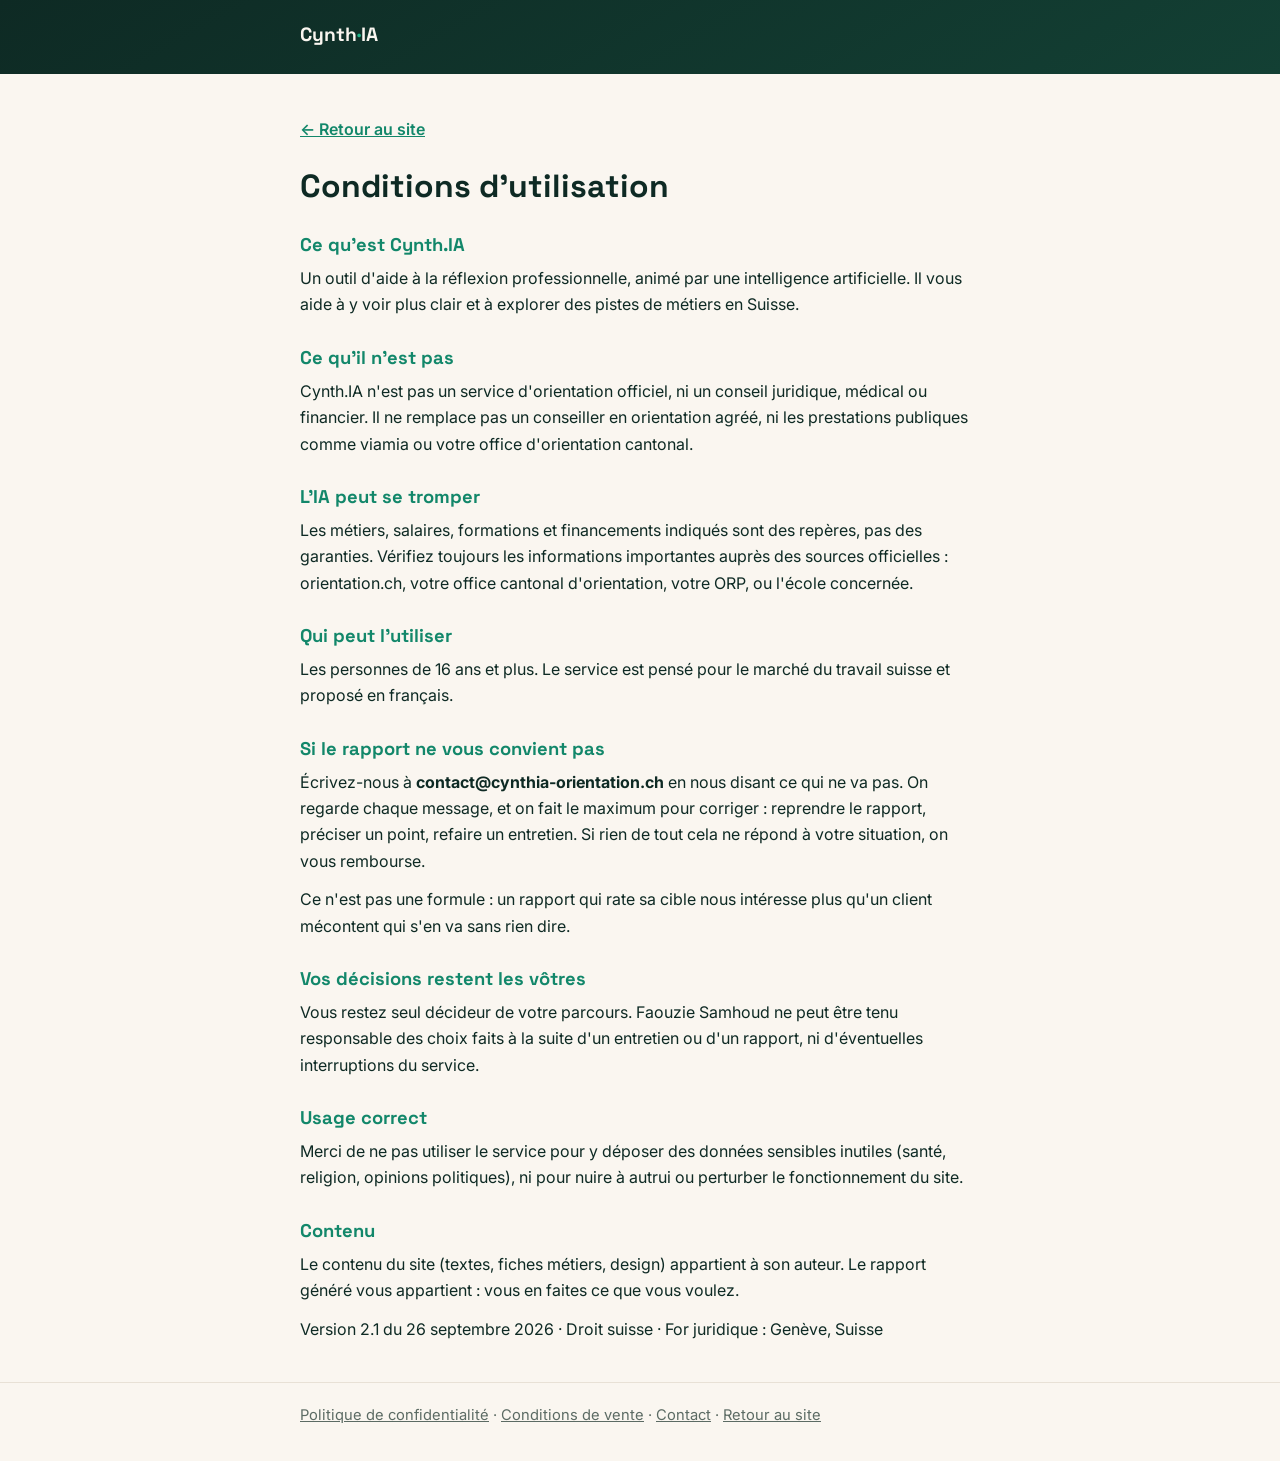
==== cgu.html @ b4f57077 "maj: site Cynth.IA" ====
<!DOCTYPE html>
<html lang="fr">
<head>
<meta charset="utf-8">
<meta name="viewport" content="width=device-width,initial-scale=1">
<title>Conditions d'utilisation · Cynth.IA</title>
<meta name="description" content="Les conditions d'utilisation de Cynth.IA, l'entretien d'orientation professionnelle avec une intelligence artificielle, pour la Suisse romande.">
<link rel="canonical" href="https://cynthia-orientation.ch/cgu.html">
<meta property="og:title" content="Conditions d'utilisation · Cynth.IA">
<meta property="og:description" content="Les conditions d'utilisation de Cynth.IA, l'entretien d'orientation professionnelle avec une intelligence artificielle, pour la Suisse romande.">
<meta property="og:type" content="website">
<meta property="og:url" content="https://cynthia-orientation.ch/cgu.html">
<meta property="og:image" content="https://cynthia-orientation.ch/og.png">
<meta property="og:image:width" content="1200">
<meta property="og:image:height" content="630">
<meta property="og:locale" content="fr_CH">
<meta name="twitter:card" content="summary_large_image">
<meta name="twitter:image" content="https://cynthia-orientation.ch/og.png">
<link rel="preconnect" href="https://fonts.googleapis.com">
<link rel="preconnect" href="https://fonts.gstatic.com" crossorigin>
<link href="https://fonts.googleapis.com/css2?family=Space+Grotesk:wght@600;700&family=Inter:wght@400;500;600&display=swap" rel="stylesheet">
<style>
:root{--cream:#FAF6F0;--ink:#0E2A24;--muted:#5C6B64;--emerald:#1FB488;--emerald-d:#12876A;--emerald-soft:#E7F4EE;--line:#E8E1D6}
*{margin:0;padding:0;box-sizing:border-box}
html{-webkit-text-size-adjust:100%}
body{background:var(--cream);color:var(--ink);font-family:'Inter',-apple-system,BlinkMacSystemFont,sans-serif;line-height:1.65;-webkit-font-smoothing:antialiased}
.wrap{max-width:720px;margin:0 auto;padding:0 20px}
header{background:linear-gradient(150deg,#0E2A24,#134034);color:var(--cream);padding:22px 0 26px}
header a.logo{color:var(--cream);text-decoration:none;font:700 1.2rem 'Space Grotesk',sans-serif}
header a.logo span{color:var(--emerald)}
main{padding:34px 0 40px}
h1{font:700 2rem/1.2 'Space Grotesk',sans-serif;margin:0 0 20px}
h2{font:700 1.15rem/1.3 'Space Grotesk',sans-serif;margin:28px 0 8px;color:var(--emerald-d)}
p{margin:0 0 12px}
main a{color:var(--emerald-d);font-weight:600}
.ecrire a{display:inline-block;margin-top:6px;padding:12px 20px;border-radius:999px;background:var(--emerald-d);color:#fff;text-decoration:none}
.retour{display:inline-block;margin:8px 0 24px;font-weight:600;color:var(--emerald-d)}
footer{border-top:1px solid var(--line);padding:20px 0 34px;font-size:.92rem;color:var(--muted)}
footer a{color:var(--muted)}
@media(max-width:600px){h1{font-size:1.6rem}}
</style>
</head>
<body>
<header><div class="wrap"><a class="logo" href="./">Cynth<span>·</span>IA</a></div></header>
<main><div class="wrap">
  <a class="retour" href="./">← Retour au site</a>
  <h1>Conditions d'utilisation</h1>
  <h2>Ce qu'est Cynth.IA</h2>
      <p>Un outil d'aide à la réflexion professionnelle, animé par une intelligence artificielle. Il vous aide à y voir plus clair et à explorer des pistes de métiers en Suisse.</p>

      <h2>Ce qu'il n'est pas</h2>
      <p>Cynth.IA n'est pas un service d'orientation officiel, ni un conseil juridique, médical ou financier. Il ne remplace pas un conseiller en orientation agréé, ni les prestations publiques comme viamia ou votre office d'orientation cantonal.</p>

      <h2>L'IA peut se tromper</h2>
      <p>Les métiers, salaires, formations et financements indiqués sont des repères, pas des garanties. Vérifiez toujours les informations importantes auprès des sources officielles : orientation.ch, votre office cantonal d'orientation, votre ORP, ou l'école concernée.</p>

      <h2>Qui peut l'utiliser</h2>
      <p>Les personnes de 16 ans et plus. Le service est pensé pour le marché du travail suisse et proposé en français.</p>

      <h2>Si le rapport ne vous convient pas</h2>
      <p>Écrivez-nous à <strong>contact@cynthia-orientation.ch</strong> en nous disant ce qui ne va pas. On regarde chaque message, et on fait le maximum pour corriger : reprendre le rapport, préciser un point, refaire un entretien. Si rien de tout cela ne répond à votre situation, on vous rembourse.</p>
      <p>Ce n'est pas une formule : un rapport qui rate sa cible nous intéresse plus qu'un client mécontent qui s'en va sans rien dire.</p>

      <h2>Vos décisions restent les vôtres</h2>
      <p>Vous restez seul décideur de votre parcours. Faouzie Samhoud ne peut être tenu responsable des choix faits à la suite d'un entretien ou d'un rapport, ni d'éventuelles interruptions du service.</p>

      <h2>Usage correct</h2>
      <p>Merci de ne pas utiliser le service pour y déposer des données sensibles inutiles (santé, religion, opinions politiques), ni pour nuire à autrui ou perturber le fonctionnement du site.</p>

      <h2>Contenu</h2>
      <p>Le contenu du site (textes, fiches métiers, design) appartient à son auteur. Le rapport généré vous appartient : vous en faites ce que vous voulez.</p>

      <div class="legal-date">Version 2.1 du 26 septembre 2026 · Droit suisse · For juridique : Genève, Suisse</div>
</div></main>
<footer><div class="wrap"><a href="confidentialite.html">Politique de confidentialité</a> · <a href="cgv.html">Conditions de vente</a> · <a href="contact.html">Contact</a> · <a href="./">Retour au site</a></div></footer>
</body>
</html>
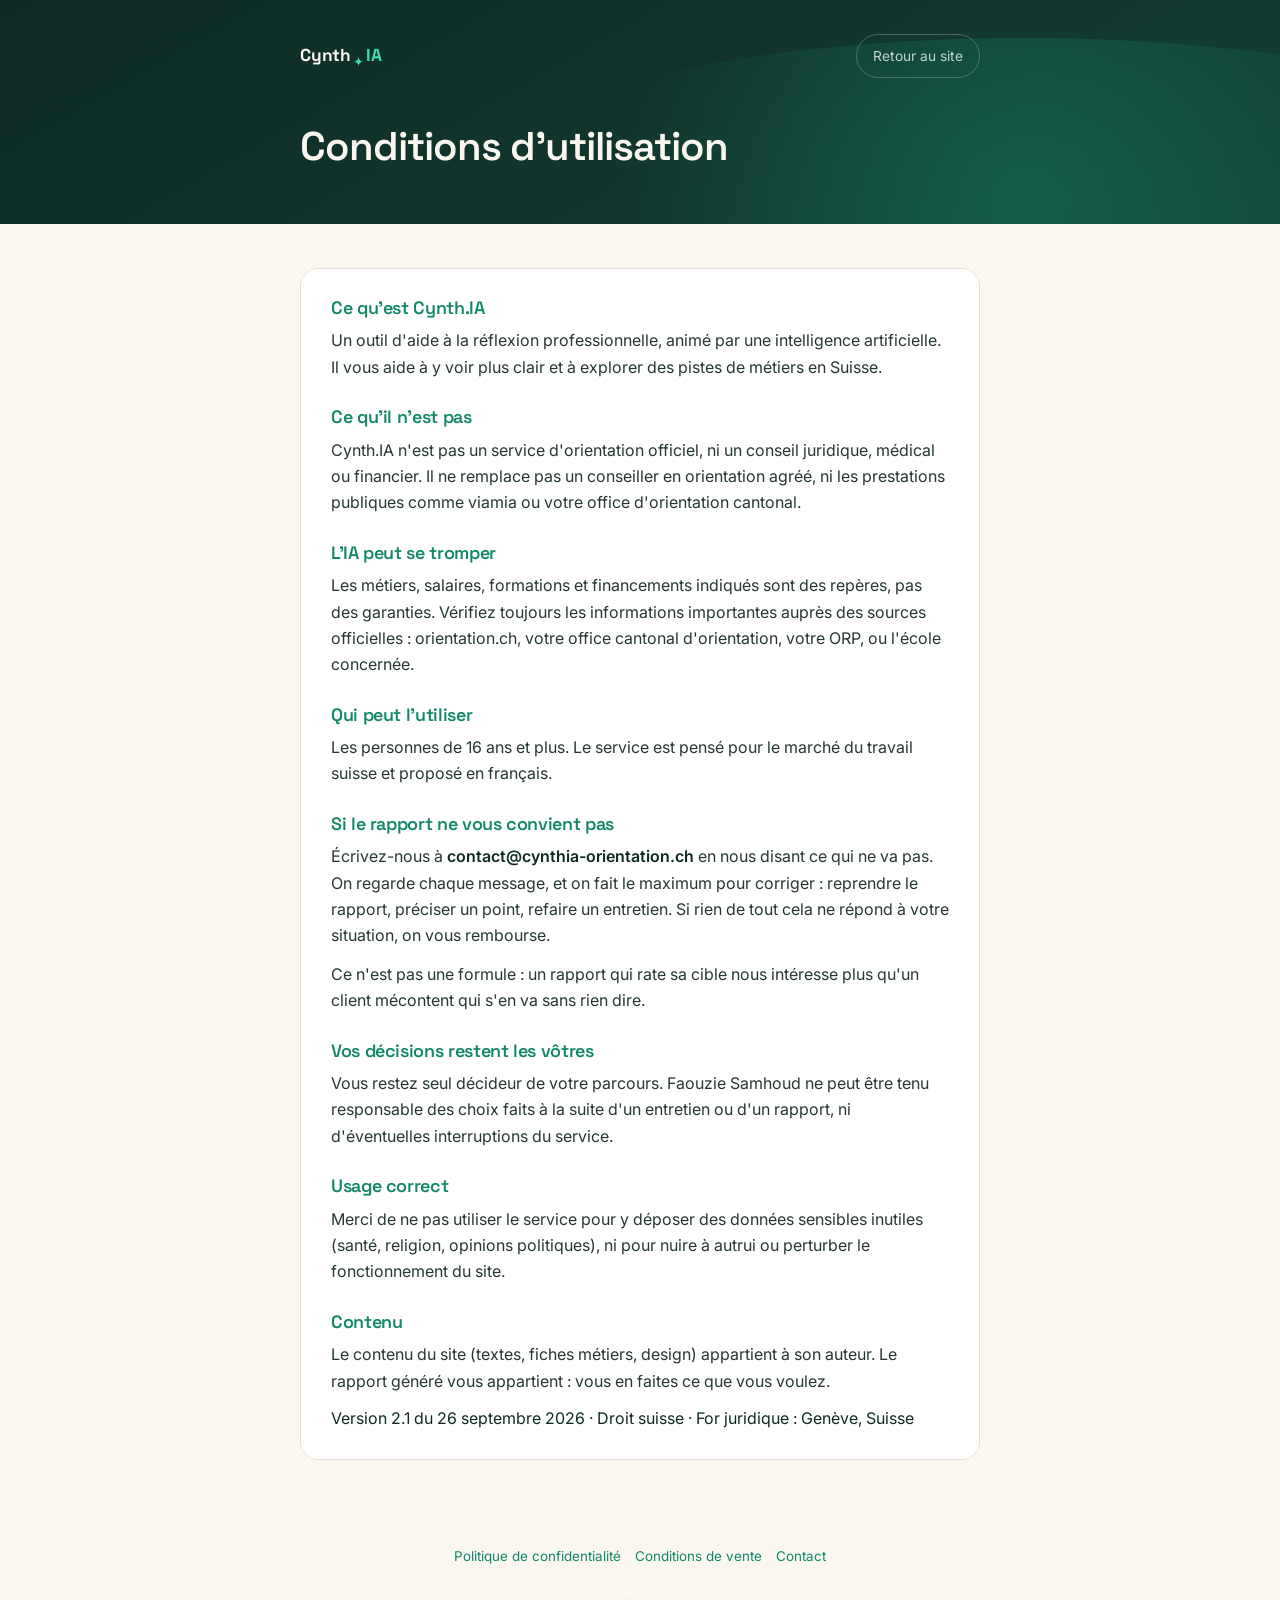
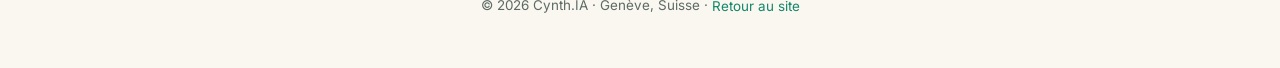
==== commit a98eaa95: "maj: site Cynth.IA" ====
--- a/cgu.html
+++ b/cgu.html
@@ -16,35 +16,26 @@
 <meta property="og:locale" content="fr_CH">
 <meta name="twitter:card" content="summary_large_image">
 <meta name="twitter:image" content="https://cynthia-orientation.ch/og.png">
+<link rel="icon" href="data:image/svg+xml,%3Csvg xmlns='http://www.w3.org/2000/svg' viewBox='0 0 64 64'%3E%3Ccircle cx='32' cy='32' r='32' fill='%230E2A24'/%3E%3Cpath d='M32 10 Q33.8 30 54 32 Q33.8 34 32 54 Q30.2 34 10 32 Q30.2 30 32 10 Z' fill='%23FAF6F0'/%3E%3Cpath d='M32 10 Q33.8 30 54 32 Q33.8 30 32 10 Z' fill='%233EE0AE'/%3E%3C/svg%3E">
 <link rel="preconnect" href="https://fonts.googleapis.com">
 <link rel="preconnect" href="https://fonts.gstatic.com" crossorigin>
-<link href="https://fonts.googleapis.com/css2?family=Space+Grotesk:wght@600;700&family=Inter:wght@400;500;600&display=swap" rel="stylesheet">
-<style>
-:root{--cream:#FAF6F0;--ink:#0E2A24;--muted:#5C6B64;--emerald:#1FB488;--emerald-d:#12876A;--emerald-soft:#E7F4EE;--line:#E8E1D6}
-*{margin:0;padding:0;box-sizing:border-box}
-html{-webkit-text-size-adjust:100%}
-body{background:var(--cream);color:var(--ink);font-family:'Inter',-apple-system,BlinkMacSystemFont,sans-serif;line-height:1.65;-webkit-font-smoothing:antialiased}
-.wrap{max-width:720px;margin:0 auto;padding:0 20px}
-header{background:linear-gradient(150deg,#0E2A24,#134034);color:var(--cream);padding:22px 0 26px}
-header a.logo{color:var(--cream);text-decoration:none;font:700 1.2rem 'Space Grotesk',sans-serif}
-header a.logo span{color:var(--emerald)}
-main{padding:34px 0 40px}
-h1{font:700 2rem/1.2 'Space Grotesk',sans-serif;margin:0 0 20px}
-h2{font:700 1.15rem/1.3 'Space Grotesk',sans-serif;margin:28px 0 8px;color:var(--emerald-d)}
-p{margin:0 0 12px}
-main a{color:var(--emerald-d);font-weight:600}
-.ecrire a{display:inline-block;margin-top:6px;padding:12px 20px;border-radius:999px;background:var(--emerald-d);color:#fff;text-decoration:none}
-.retour{display:inline-block;margin:8px 0 24px;font-weight:600;color:var(--emerald-d)}
-footer{border-top:1px solid var(--line);padding:20px 0 34px;font-size:.92rem;color:var(--muted)}
-footer a{color:var(--muted)}
-@media(max-width:600px){h1{font-size:1.6rem}}
-</style>
+<link href="https://fonts.googleapis.com/css2?family=Space+Grotesk:wght@500;600;700&family=Inter:wght@400;500;600&display=fallback" rel="stylesheet">
+<link rel="stylesheet" href="pages.css">
 </head>
 <body>
-<header><div class="wrap"><a class="logo" href="./">Cynth<span>·</span>IA</a></div></header>
-<main><div class="wrap">
-  <a class="retour" href="./">← Retour au site</a>
-  <h1>Conditions d'utilisation</h1>
+
+<header class="top">
+  <div class="wrap">
+    <div class="brandrow">
+      <a class="brand" href="./" aria-label="Cynth.IA, accueil">Cynth<span class="star"></span><span class="ia">IA</span></a>
+      <a class="backlink" href="./">Retour au site</a>
+    </div>
+    <h1>Conditions d'utilisation</h1>
+  </div>
+</header>
+
+<main class="wrap">
+  <section class="carte legal">
   <h2>Ce qu'est Cynth.IA</h2>
       <p>Un outil d'aide à la réflexion professionnelle, animé par une intelligence artificielle. Il vous aide à y voir plus clair et à explorer des pistes de métiers en Suisse.</p>
 
@@ -71,7 +62,18 @@
       <p>Le contenu du site (textes, fiches métiers, design) appartient à son auteur. Le rapport généré vous appartient : vous en faites ce que vous voulez.</p>
 
       <div class="legal-date">Version 2.1 du 26 septembre 2026 · Droit suisse · For juridique : Genève, Suisse</div>
-</div></main>
-<footer><div class="wrap"><a href="confidentialite.html">Politique de confidentialité</a> · <a href="cgv.html">Conditions de vente</a> · <a href="contact.html">Contact</a> · <a href="./">Retour au site</a></div></footer>
+  </section>
+</main>
+
+<div class="foot">
+  <div class="liens">
+    <a href="confidentialite.html">Politique de confidentialité</a>
+    <a href="cgv.html">Conditions de vente</a>
+    <a href="contact.html">Contact</a>
+  </div>
+  © 2026 Cynth.IA · Genève, Suisse ·
+  <a href="./">Retour au site</a>
+</div>
+
 </body>
 </html>
--- a/pages.css
+++ b/pages.css
@@ -0,0 +1,243 @@
+:root{
+  --cream:#FAF6F0; --cream2:#F1E9DC;
+  --ink:#0E2A24; --ink2:#134034; --muted:#5C6B64;
+  --emerald:#1FB488; --emerald-d:#12876A; --emerald-soft:#E7F4EE;
+  --coral-soft:#FFE9E4;
+  --line:#E8E1D6; --white:#FFFFFF;
+  --portrait:url('faouzi.jpg');
+}
+*{margin:0;padding:0;box-sizing:border-box}
+html{-webkit-text-size-adjust:100%}
+body{
+  background:var(--cream);color:var(--ink);
+  font-family:'Inter',-apple-system,BlinkMacSystemFont,sans-serif;
+  line-height:1.6;-webkit-font-smoothing:antialiased;
+}
+.wrap{max-width:720px;margin:0 auto;padding:0 20px}
+
+.top{
+  background:linear-gradient(150deg,var(--ink),var(--ink2));
+  color:var(--cream);padding:24px 0 40px;position:relative;overflow:hidden;
+}
+.top::after{
+  content:"";position:absolute;inset:auto -25% -60% 35%;
+  height:320px;border-radius:50%;
+  background:radial-gradient(circle,rgba(31,180,136,.28),transparent 68%);
+}
+.top .wrap{position:relative;z-index:1}
+.brandrow{display:flex;align-items:center;justify-content:space-between;margin-bottom:34px;gap:12px}
+.brand{
+  font-family:'Space Grotesk';font-weight:700;font-size:1.08rem;
+  display:flex;align-items:center;gap:1px;letter-spacing:-.01em;color:var(--cream);
+  text-decoration:none;padding:8px 0;
+}
+.brand .star{
+  width:11px;height:11px;margin:0 1px 3px;display:inline-block;align-self:flex-end;
+  background:url("data:image/svg+xml,%3Csvg xmlns='http://www.w3.org/2000/svg' viewBox='0 0 64 64'%3E%3Cpath d='M32 4 Q34 30 60 32 Q34 34 32 60 Q30 34 4 32 Q30 30 32 4 Z' fill='%233EE0AE'/%3E%3C/svg%3E") center/contain no-repeat;
+}
+.brand .ia{color:#3EE0AE}
+.backlink{
+  display:inline-flex;align-items:center;min-height:44px;
+  font-size:.86rem;color:#C3D5CD;text-decoration:none;
+  border:1px solid rgba(169,189,180,.36);border-radius:100px;padding:0 16px;
+  transition:border-color .18s,color .18s;white-space:nowrap;
+}
+.backlink:hover{border-color:#3EE0AE;color:#3EE0AE}
+.eyebrow{
+  display:inline-block;font-size:.76rem;font-weight:600;letter-spacing:.09em;
+  text-transform:uppercase;color:#3EE0AE;margin-bottom:14px;
+}
+.top h1{
+  font-family:'Space Grotesk';font-weight:600;
+  font-size:clamp(1.6rem,6.4vw,2.5rem);line-height:1.15;
+  letter-spacing:-.025em;margin-bottom:16px;max-width:20ch;
+}
+.top h1:last-child{margin-bottom:0}
+.top .lead{font-size:1.06rem;line-height:1.55;color:#C3D5CD;max-width:46ch}
+
+main.wrap{padding-top:28px;padding-bottom:8px}
+section{margin-bottom:22px}
+h2{
+  font-family:'Space Grotesk';font-weight:600;
+  font-size:clamp(1.2rem,4.6vw,1.45rem);line-height:1.25;
+  letter-spacing:-.02em;margin-bottom:12px;
+}
+p{font-size:1rem;color:#26382F}
+strong{font-weight:600;color:var(--ink)}
+.carte{
+  background:var(--white);border:1px solid var(--line);border-radius:18px;
+  padding:22px 20px;
+}
+.carte > p{margin-bottom:14px}
+.carte > p:last-child{margin-bottom:0}
+.carte p a{color:var(--emerald-d);text-decoration:underline;overflow-wrap:anywhere}
+.carte p a:hover{color:var(--ink)}
+
+ul.puces{list-style:none;display:flex;flex-direction:column;gap:12px}
+ul.puces li{position:relative;padding-left:30px;font-size:.98rem;line-height:1.55;color:#26382F}
+ul.puces li::before{
+  content:"";position:absolute;left:0;top:.18em;width:20px;height:20px;border-radius:50%;
+  background:var(--emerald-soft) url("data:image/svg+xml,%3Csvg xmlns='http://www.w3.org/2000/svg' viewBox='0 0 20 20'%3E%3Cpath d='M5.5 10.4l3 3 6-6.6' fill='none' stroke='%2312876A' stroke-width='2' stroke-linecap='round' stroke-linejoin='round'/%3E%3C/svg%3E") center/20px no-repeat;
+}
+ul.puces.non li::before{
+  background:var(--cream2) url("data:image/svg+xml,%3Csvg xmlns='http://www.w3.org/2000/svg' viewBox='0 0 20 20'%3E%3Cpath d='M6.5 10h7' fill='none' stroke='%235C6B64' stroke-width='2' stroke-linecap='round'/%3E%3C/svg%3E") center/20px no-repeat;
+}
+
+.offre{
+  background:linear-gradient(150deg,var(--ink),var(--ink2));color:var(--cream);
+  border-radius:18px;padding:24px 20px;
+}
+.offre h2{color:var(--cream)}
+.offre ul.puces li{color:#DCE7E1}
+.offre ul.puces li::before{
+  background:rgba(62,224,174,.16) url("data:image/svg+xml,%3Csvg xmlns='http://www.w3.org/2000/svg' viewBox='0 0 20 20'%3E%3Cpath d='M5.5 10.4l3 3 6-6.6' fill='none' stroke='%233EE0AE' stroke-width='2' stroke-linecap='round' stroke-linejoin='round'/%3E%3C/svg%3E") center/20px no-repeat;
+}
+.offre strong{color:#FFFFFF;font-weight:600}
+.offre ul.puces li.chantier{padding-top:14px;border-top:1px solid rgba(169,189,180,.22)}
+.offre ul.puces li.chantier::before{
+  top:calc(14px + .18em);
+  background:rgba(255,255,255,.08) url("data:image/svg+xml,%3Csvg xmlns='http://www.w3.org/2000/svg' viewBox='0 0 20 20'%3E%3Ccircle cx='10' cy='10' r='3' fill='%23C3D5CD'/%3E%3C/svg%3E") center/20px no-repeat;
+}
+
+.exemple{display:flex;gap:14px;align-items:flex-start}
+.exemple svg{flex:none;width:40px;height:48px;margin-top:2px}
+.exemple p{font-size:.98rem;line-height:1.55}
+.exemple a{
+  color:var(--ink);font-weight:600;text-decoration:underline;
+  text-decoration-color:var(--emerald-d);text-decoration-thickness:2px;text-underline-offset:3px;
+}
+.exemple a:hover{color:var(--emerald-d)}
+
+.ecrire p{margin-bottom:16px}
+.btn{
+  display:inline-flex;align-items:center;justify-content:center;gap:10px;min-height:52px;
+  font-family:'Space Grotesk';font-weight:600;font-size:1.04rem;
+  background:var(--ink);color:var(--cream);text-decoration:none;
+  border-radius:100px;padding:0 28px;
+  box-shadow:0 12px 26px -12px rgba(14,42,36,.6);transition:background .18s,transform .18s;
+}
+.btn:hover{background:var(--ink2);transform:translateY(-2px)}
+.btn svg{width:18px;height:18px;flex:none}
+.btn:focus-visible,.exemple a:focus-visible,.backlink:focus-visible,.brand:focus-visible,.foot a:focus-visible,.carte a:focus-visible{
+  outline:3px solid var(--emerald);outline-offset:3px;
+}
+
+.legal h2{font-size:1.12rem;color:var(--emerald-d);margin:26px 0 8px}
+.legal h2:first-child{margin-top:0}
+.legal p{margin-bottom:12px;line-height:1.65}
+.legal p:last-child{margin-bottom:0}
+.legal ul,.legal ol{margin:0 0 12px 22px;color:#26382F}
+.legal li{margin-bottom:6px;line-height:1.6}
+.legal a{color:var(--emerald-d);text-decoration:underline;overflow-wrap:anywhere}
+.ecrire{margin-top:18px}
+
+ul.mlist{list-style:none;display:flex;flex-direction:column;gap:9px;margin-top:6px}
+ul.mlist li{
+  font-size:.94rem;line-height:1.5;padding:10px 0;
+  border-bottom:1px solid var(--line);
+  display:flex;flex-wrap:wrap;gap:4px 10px;align-items:baseline;
+}
+ul.mlist li:last-child{border-bottom:none;padding-bottom:0}
+ul.mlist .t{font-weight:600;color:var(--ink)}
+ul.mlist a{color:var(--emerald-d);text-decoration:underline;font-size:.88rem;white-space:nowrap}
+ul.mlist a:hover{color:var(--ink)}
+ul.mlist.src li{flex-direction:column;align-items:flex-start;gap:3px;padding:14px 0}
+ul.mlist.src .d{display:block;font-size:.88rem;color:var(--muted);font-weight:400;margin:2px 0}
+
+.histoire .carte > p{font-size:1.03rem;line-height:1.65}
+.em{color:var(--emerald-d);font-weight:600}
+.pull{
+  font-family:'Space Grotesk';font-weight:500;
+  font-size:clamp(1.12rem,4.4vw,1.36rem);line-height:1.4;letter-spacing:-.015em;
+  color:var(--ink);border-left:3px solid var(--emerald);
+  padding:4px 0 4px 18px;margin:22px 0;
+}
+.fact{
+  background:var(--cream);border:1px solid var(--line);border-radius:14px;
+  padding:18px 18px;margin:20px 0;
+}
+.fact h3{
+  font-family:'Space Grotesk';font-size:.78rem;font-weight:600;letter-spacing:.09em;
+  text-transform:uppercase;color:var(--emerald-d);margin-bottom:12px;
+}
+.fact ul{list-style:none;display:flex;flex-direction:column;gap:10px}
+.fact li{font-size:.96rem;line-height:1.55;padding-left:20px;position:relative;color:#26382F}
+.fact li::before{
+  content:"";position:absolute;left:0;top:.55em;width:8px;height:8px;
+  background:var(--emerald);
+  clip-path:polygon(50% 0,58% 42%,100% 50%,58% 58%,50% 100%,42% 58%,0 50%,42% 42%);
+}
+.fact .src{margin-top:14px;font-size:.8rem;color:var(--muted);line-height:1.5}
+.want{display:flex;flex-wrap:wrap;gap:9px;margin:18px 0 4px}
+.want + p{margin-top:22px}
+.want span{
+  background:var(--cream2);border-radius:100px;padding:9px 16px;
+  font-size:.92rem;font-weight:500;color:#2C4139;
+}
+.promise{display:flex;flex-direction:column;gap:11px;margin-top:18px}
+.pr{
+  background:var(--cream);border:1px solid var(--line);border-radius:14px;padding:16px 16px;
+  display:flex;gap:14px;align-items:flex-start;
+}
+.pr .mk{flex-shrink:0;width:22px;height:22px;border-radius:50%;margin-top:1px}
+.pr.no .mk{
+  background:var(--coral-soft) url("data:image/svg+xml,%3Csvg xmlns='http://www.w3.org/2000/svg' viewBox='0 0 22 22'%3E%3Cpath d='M7 11h8' fill='none' stroke='%23B4382B' stroke-width='2' stroke-linecap='round'/%3E%3C/svg%3E") center/22px no-repeat;
+}
+.pr.yes .mk{
+  background:var(--emerald-soft) url("data:image/svg+xml,%3Csvg xmlns='http://www.w3.org/2000/svg' viewBox='0 0 22 22'%3E%3Cpath d='M6.5 11.4l3 3 6-6.6' fill='none' stroke='%2312876A' stroke-width='2' stroke-linecap='round' stroke-linejoin='round'/%3E%3C/svg%3E") center/22px no-repeat;
+}
+.pr b{display:block;font-weight:600;font-size:.98rem;margin-bottom:3px}
+.pr span.t{font-size:.94rem;color:var(--muted);line-height:1.55}
+.sign{
+  background:var(--white);border:1px solid var(--line);border-radius:18px;
+  padding:22px 20px;display:flex;gap:18px;align-items:center;
+}
+.avatar{
+  flex-shrink:0;width:72px;height:72px;border-radius:50%;
+  background-color:var(--ink);background-image:var(--portrait);
+  background-size:cover;background-position:center;
+  display:flex;align-items:center;justify-content:center;
+  font-family:'Space Grotesk';font-weight:600;font-size:1.4rem;color:#3EE0AE;
+  letter-spacing:.02em;
+}
+.avatar.has-photo{color:transparent}
+.sign .who b{
+  display:block;font-family:'Space Grotesk';font-weight:600;
+  font-size:1.12rem;letter-spacing:-.01em;margin-bottom:4px;
+}
+.sign .who span{display:block;font-size:.94rem;color:var(--muted);line-height:1.5}
+.cta{
+  background:linear-gradient(150deg,var(--ink),var(--ink2));color:var(--cream);
+  padding:44px 0;margin-top:20px;text-align:center;
+}
+.cta h2{color:var(--cream);margin-bottom:12px}
+.cta p{color:#C3D5CD;margin:0 auto 24px;max-width:44ch}
+.cta .btn{background:var(--emerald);color:#062019;box-shadow:none}
+.cta .btn:hover{background:#3EE0AE}
+.presse{
+  border-top:1px solid rgba(169,189,180,.2);margin-top:36px;padding-top:22px;
+  font-size:.88rem;color:#A9BDB4;line-height:1.6;
+}
+.presse a{color:#3EE0AE;text-decoration:underline;overflow-wrap:anywhere}
+.rv{opacity:0;transform:translateY(16px);transition:opacity .7s cubic-bezier(.22,1,.36,1),transform .7s cubic-bezier(.22,1,.36,1)}
+.rv.in{opacity:1;transform:none}
+
+.foot{padding:30px 0 40px;text-align:center;font-size:.84rem;color:var(--muted)}
+.foot .liens{display:flex;flex-wrap:wrap;justify-content:center;gap:0 14px;margin-bottom:6px}
+.foot a{color:var(--emerald-d);text-decoration:none;display:inline-flex;align-items:center;min-height:44px}
+.foot a:hover{text-decoration:underline}
+
+@media(prefers-reduced-motion:reduce){
+  .rv{opacity:1!important;transform:none!important;transition:none!important}
+}
+@media(max-width:479px){
+  .btn{width:100%}
+  .sign{flex-direction:column;text-align:center}
+}
+@media(min-width:720px){
+  .top{padding:34px 0 54px}
+  .brandrow{margin-bottom:46px}
+  main.wrap{padding-top:44px;padding-bottom:16px}
+  section{margin-bottom:28px}
+  .carte,.offre{padding:28px 30px}
+}
